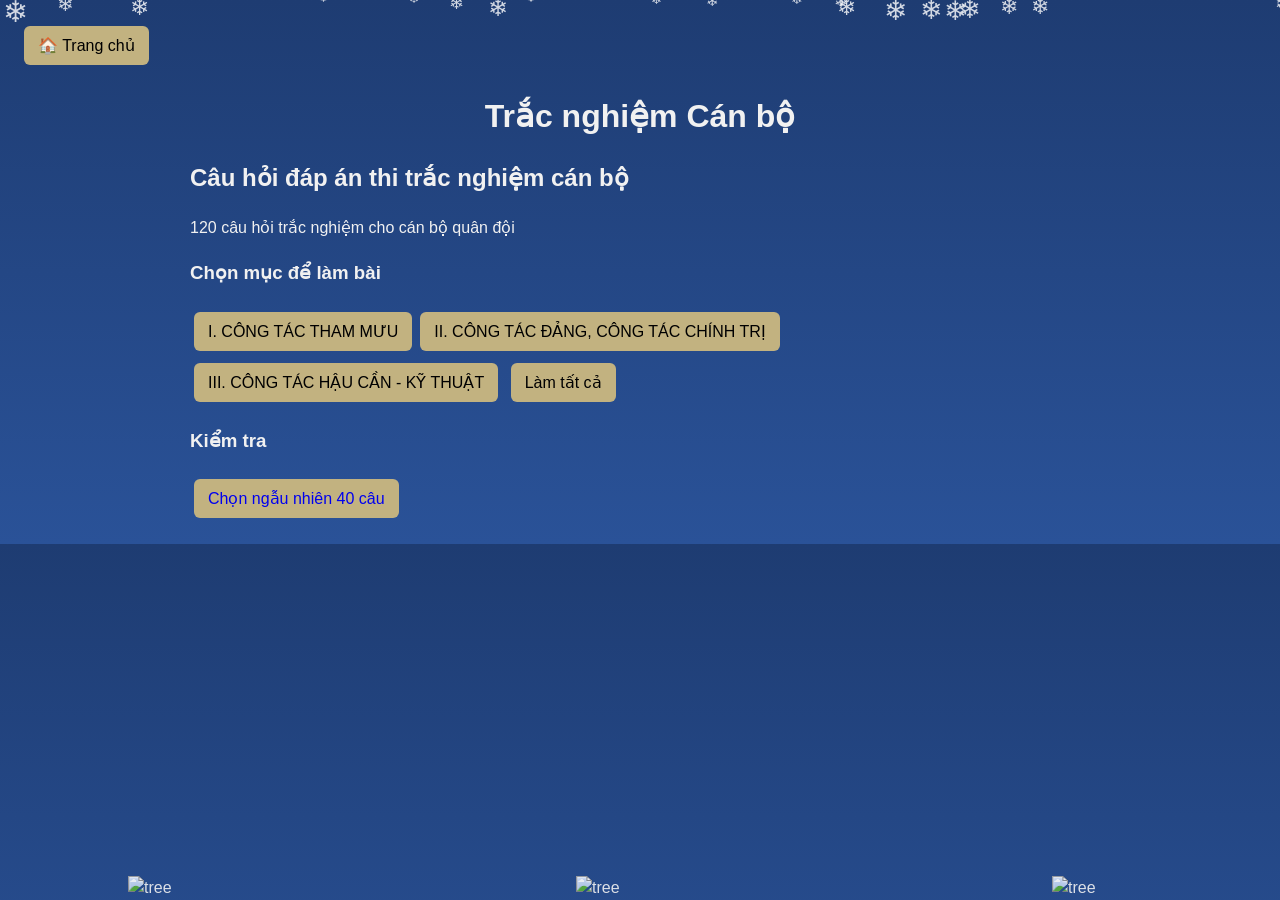
==== index.html @ b18dd4f9 "update snow background" ====
<!DOCTYPE html>
<html lang="vi">

<head>
  <meta charset="UTF-8">
  <title>Trắc nghiệm Cán bộ</title>
  <link rel="stylesheet" href="./css/index.css">
</head>

<body>
  <div id="header">
    <button class="btn btn-yellow" onclick="showMenu()">🏠 Trang chủ</button>
  </div>

  <h1 class="title">Trắc nghiệm Cán bộ</h1>
  <div id="menu"></div>
  <div id="quiz" class="hidden"></div>

  <img src="https://cdn-icons-png.flaticon.com/512/763/763704.png" class="tree left" alt="tree">
<img src="https://cdn-icons-png.flaticon.com/512/763/763704.png" class="tree mid" alt="tree">
<img src="https://cdn-icons-png.flaticon.com/512/763/763704.png" class="tree right" alt="tree">

  <script src="./scripts/index.js"></script>
</body>

</html>
---- css/index.css ----
body {
    font-family: Arial, sans-serif;
    margin: 20px;
    line-height: 1.5;
    background: linear-gradient(#1e3c72, #2a5298); 
    overflow: hidden;
    color: #f1f1f1;
}

.title {
    text-align: center;
    margin-bottom: 20px;
}

.hidden {
    display: none;
}

.btn {
    padding: 10px 14px;
    margin: 6px 4px;
    border: none;
    cursor: pointer;
    border-radius: 6px;
    font-size: 16px;
    transition: background 0.2s ease;
}

.btn:hover {
    opacity: 0.9;
}

.btn-blue {
    background: #3b82f6;
}

.btn-green {
    background: #16a34a;
}

.btn-red {
    background: #dc2626;
}

.btn-yellow {
    background: #c2b280;
    border-color: #4a7c59;
}

.option {
    margin: 8px 0;
    padding: 10px;
    border-radius: 6px;
    cursor: pointer;
    border: 1px solid #ccc;
    transition: background 0.2s ease;
    font-size: 16px;
}

.option:hover {
    background: #f3f4f6;
}

.correct {
    background: #bbf7d0 !important;
}

.wrong {
    background: #fecaca !important;
}

a {
    text-decoration: none;
}

#header {
    display: flex;
    justify-content: space-between;
    align-items: center;
    flex-wrap: wrap;
}

#menu,
#quiz {
    max-width: 900px;
    margin: auto;
}

@media (max-width: 768px) {
    body {
        margin: 10px;
        font-size: 15px;
    }

    .btn {
        font-size: 14px;
        padding: 8px 12px;
    }

    .option {
        font-size: 14px;
        padding: 8px;
    }
}

@media (max-width: 480px) {
    h1 {
        font-size: 20px;
    }

    h2,
    h3 {
        font-size: 18px;
    }

    .btn {
        display: block;
        width: 100%;
        margin: 6px 0;
        font-size: 14px;
    }

    .option {
        font-size: 14px;
        padding: 8px;
    }
}

.snowflake {
  position: absolute;
  top: -10px;
  color: white;
  font-size: 1em;
  animation: fall 10s linear infinite;
  opacity: 0.8;
}

@keyframes fall {
  0% { transform: translateY(0) rotate(0deg); opacity: 1; }
  100% { transform: translateY(100vh) rotate(360deg); opacity: 0.3; }
}

.btn:hover {
    background-color: #f4f1bb
}

.tree {
  position: absolute;
  bottom: 0;
  width: 100px;
  height: auto;
  user-select: none;
  pointer-events: none;
  opacity: 0.9;
}

.tree.left {
  left: 10%;
}

.tree.right {
  right: 10%;
}

.tree.mid {
  left: 45%;
  width: 140px;
}
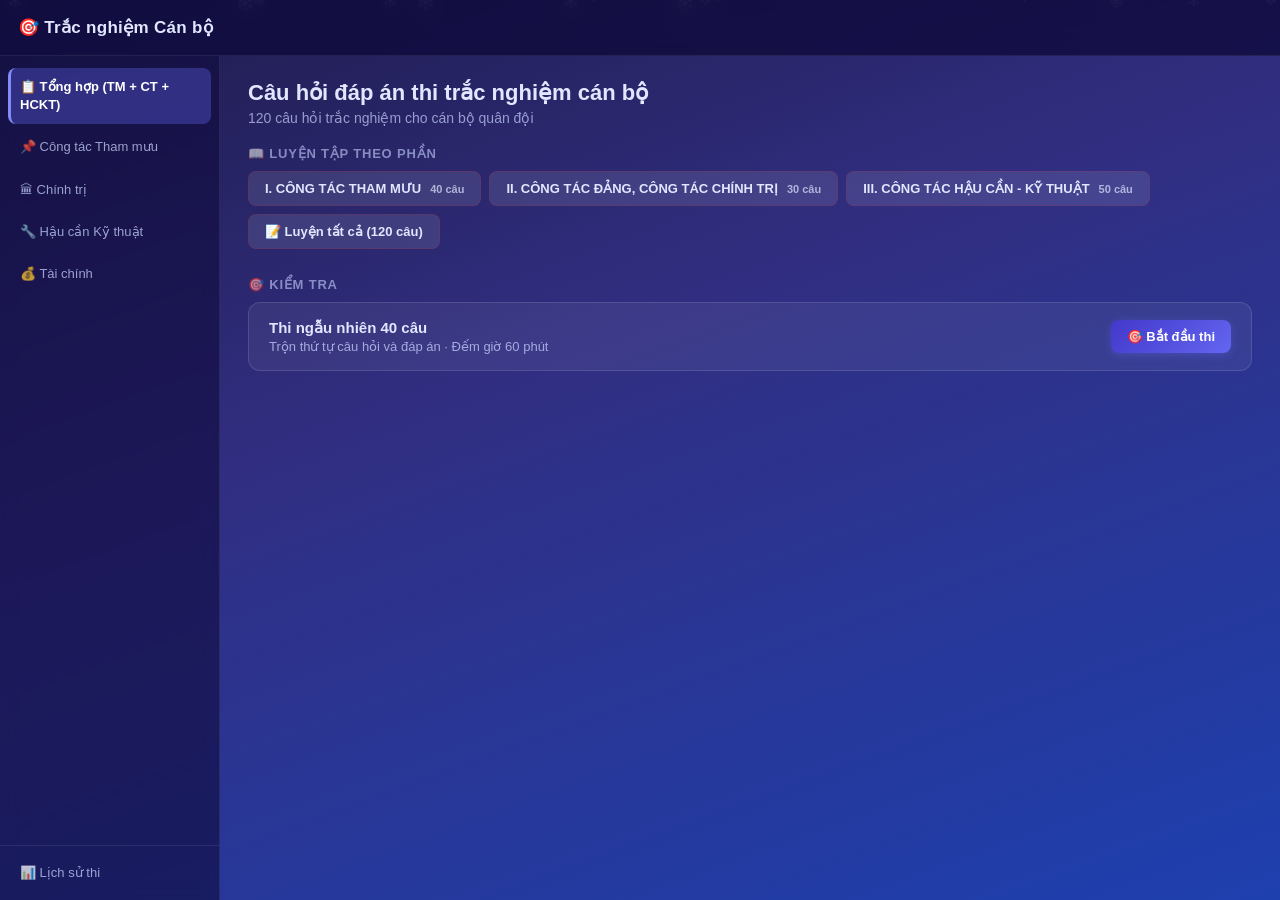
==== commit 76fe8d9f: "feat: new version" ====
--- a/index.html
+++ b/index.html
@@ -2,25 +2,64 @@
 <html lang="vi">
 
 <head>
-  <meta charset="UTF-8">
-  <title>Trắc nghiệm Cán bộ</title>
-  <link rel="stylesheet" href="./css/index.css">
+    <meta charset="UTF-8">
+    <meta name="viewport" content="width=device-width, initial-scale=1.0">
+    <title>Trắc nghiệm Cán bộ</title>
+    <link rel="stylesheet" href="./css/index.css">
 </head>
 
 <body>
-  <div id="header">
-    <button class="btn btn-yellow" onclick="showMenu()">🏠 Trang chủ</button>
-  </div>
 
-  <h1 class="title">Trắc nghiệm Cán bộ</h1>
-  <div id="menu"></div>
-  <div id="quiz" class="hidden"></div>
+    <!-- ─── Fixed Header ────────────────────── -->
+    <header id="top-bar">
+        <button id="nav-toggle" class="btn-icon-header" aria-label="Menu">☰</button>
+        <span id="app-title">🎯 Trắc nghiệm Cán bộ</span>
+        <span></span><!-- spacer -->
+    </header>
 
-  <img src="https://cdn-icons-png.flaticon.com/512/763/763704.png" class="tree left" alt="tree">
-<img src="https://cdn-icons-png.flaticon.com/512/763/763704.png" class="tree mid" alt="tree">
-<img src="https://cdn-icons-png.flaticon.com/512/763/763704.png" class="tree right" alt="tree">
+    <!-- ─── App Layout ──────────────────────── -->
+    <div id="app-layout">
 
-  <script src="./scripts/index.js"></script>
+        <!-- Left sidebar nav -->
+        <nav id="dataset-nav">
+            <div id="nav-list"><!-- tabs filled by JS --></div>
+            <div id="nav-bottom">
+                <button class="nav-tab" id="tab-history" onclick="switchTab('history')">
+                    📊 Lịch sử thi
+                </button>
+            </div>
+        </nav>
+
+        <!-- Overlay for mobile -->
+        <div id="nav-overlay"></div>
+
+        <!-- Main content -->
+        <main id="content-area">
+            <!-- Dataset panel (menu) -->
+            <div id="dataset-panel"></div>
+
+            <!-- Practice mode (quiz) -->
+            <div id="quiz-panel" class="hidden">
+                <div id="quiz-header">
+                    <button class="btn btn-ghost-light" onclick="exitPractice()">← Trở về</button>
+                    <span id="quiz-section-title"></span>
+                </div>
+                <div id="quiz-body"></div>
+            </div>
+
+            <!-- History panel -->
+            <div id="history-panel" class="hidden">
+                <h2>📊 Lịch sử thi</h2>
+                <div id="history-list"></div>
+                <button class="btn btn-danger-soft" onclick="clearHistory()" style="margin-top:14px">🗑 Xóa lịch sử</button>
+            </div>
+        </main>
+    </div>
+
+    <!-- Snowflakes -->
+    <div id="snowflakes"></div>
+
+    <script src="./scripts/index.js"></script>
 </body>
 
 </html>
--- a/css/index.css
+++ b/css/index.css
@@ -1,168 +1,563 @@
+/* ═══════════════════════════════════════════
+   RESET & BASE
+═══════════════════════════════════════════ */
+*,
+*::before,
+*::after {
+    box-sizing: border-box;
+}
+
 body {
-    font-family: Arial, sans-serif;
-    margin: 20px;
-    line-height: 1.5;
-    background: linear-gradient(#1e3c72, #2a5298); 
+    font-family: 'Segoe UI', Arial, sans-serif;
+    margin: 0;
+    height: 100vh;
     overflow: hidden;
-    color: #f1f1f1;
-}
-
-.title {
-    text-align: center;
-    margin-bottom: 20px;
-}
-
-.hidden {
-    display: none;
-}
-
-.btn {
-    padding: 10px 14px;
-    margin: 6px 4px;
-    border: none;
-    cursor: pointer;
-    border-radius: 6px;
-    font-size: 16px;
-    transition: background 0.2s ease;
-}
-
-.btn:hover {
-    opacity: 0.9;
-}
-
-.btn-blue {
-    background: #3b82f6;
-}
-
-.btn-green {
-    background: #16a34a;
-}
-
-.btn-red {
-    background: #dc2626;
-}
-
-.btn-yellow {
-    background: #c2b280;
-    border-color: #4a7c59;
-}
-
-.option {
-    margin: 8px 0;
-    padding: 10px;
-    border-radius: 6px;
-    cursor: pointer;
-    border: 1px solid #ccc;
-    transition: background 0.2s ease;
-    font-size: 16px;
-}
-
-.option:hover {
-    background: #f3f4f6;
-}
-
-.correct {
-    background: #bbf7d0 !important;
-}
-
-.wrong {
-    background: #fecaca !important;
+    background: linear-gradient(160deg, #1e1b4b 0%, #312e81 40%, #1e40af 100%);
+    background-attachment: fixed;
+    color: #1e293b;
 }
 
 a {
     text-decoration: none;
-}
-
-#header {
-    display: flex;
+    color: inherit;
+}
+
+/* ═══════════════════════════════════════════
+   FIXED HEADER  (56px)
+═══════════════════════════════════════════ */
+#top-bar {
+    position: fixed;
+    inset: 0 0 auto 0;
+    height: 56px;
+    display: flex;
+    align-items: center;
     justify-content: space-between;
-    align-items: center;
+    padding: 0 18px;
+    background: rgba(15, 10, 60, 0.8);
+    backdrop-filter: blur(10px);
+    -webkit-backdrop-filter: blur(10px);
+    border-bottom: 1px solid rgba(255, 255, 255, 0.08);
+    z-index: 1100;
+}
+
+#app-title {
+    font-size: 17px;
+    font-weight: 700;
+    color: #e0e7ff;
+    letter-spacing: 0.3px;
+}
+
+.btn-icon-header {
+    background: rgba(255, 255, 255, 0.1);
+    border: 1px solid rgba(255, 255, 255, 0.15);
+    color: #e0e7ff;
+    width: 36px;
+    height: 36px;
+    border-radius: 8px;
+    cursor: pointer;
+    font-size: 16px;
+    display: none;
+    /* shown only on mobile */
+    align-items: center;
+    justify-content: center;
+}
+
+/* ═══════════════════════════════════════════
+   APP LAYOUT  — full height below header
+═══════════════════════════════════════════ */
+#app-layout {
+    display: flex;
+    height: 100vh;
+    padding-top: 56px;
+}
+
+/* ═══════════════════════════════════════════
+   LEFT SIDEBAR NAV  (220px)
+═══════════════════════════════════════════ */
+#dataset-nav {
+    width: 220px;
+    flex-shrink: 0;
+    display: flex;
+    flex-direction: column;
+    background: rgba(15, 10, 60, 0.6);
+    backdrop-filter: blur(8px);
+    border-right: 1px solid rgba(255, 255, 255, 0.08);
+    height: 100%;
+    overflow: hidden;
+    z-index: 900;
+    transition: transform 0.3s ease;
+}
+
+#nav-list {
+    flex: 1;
+    overflow-y: auto;
+    padding: 12px 8px;
+    display: flex;
+    flex-direction: column;
+    gap: 4px;
+}
+
+#nav-bottom {
+    padding: 8px;
+    border-top: 1px solid rgba(255, 255, 255, 0.08);
+}
+
+/* ─── Nav tab button ─────────────────────── */
+.nav-tab {
+    width: 100%;
+    text-align: left;
+    padding: 10px 12px;
+    background: transparent;
+    border: none;
+    border-radius: 8px;
+    color: rgba(199, 210, 254, 0.75);
+    font-size: 13px;
+    font-weight: 500;
+    cursor: pointer;
+    transition: all 0.18s;
+    line-height: 1.4;
+    white-space: normal;
+    word-break: break-word;
+}
+
+.nav-tab:hover {
+    background: rgba(255, 255, 255, 0.08);
+    color: #e0e7ff;
+}
+
+.nav-tab.active {
+    background: rgba(99, 102, 241, 0.35);
+    color: #ffffff;
+    font-weight: 600;
+    border-left: 3px solid #818cf8;
+    padding-left: 9px;
+}
+
+/* ═══════════════════════════════════════════
+   MAIN CONTENT AREA
+═══════════════════════════════════════════ */
+#content-area {
+    flex: 1;
+    overflow-y: auto;
+    padding: 24px 28px;
+    color: #f1f5f9;
+}
+
+/* ─── Dataset panel ──────────────────────── */
+#dataset-panel h1 {
+    font-size: 22px;
+    font-weight: 700;
+    color: #e0e7ff;
+    margin: 0 0 4px;
+}
+
+#dataset-panel .ds-desc {
+    color: rgba(199, 210, 254, 0.7);
+    font-size: 14px;
+    margin: 0 0 20px;
+}
+
+/* Section group */
+.section-group {
+    margin-bottom: 28px;
+}
+
+.section-group h3 {
+    font-size: 13px;
+    font-weight: 600;
+    color: rgba(199, 210, 254, 0.6);
+    text-transform: uppercase;
+    letter-spacing: 0.8px;
+    margin: 0 0 10px;
+}
+
+.section-buttons {
+    display: flex;
     flex-wrap: wrap;
-}
-
-#menu,
-#quiz {
-    max-width: 900px;
-    margin: auto;
+    gap: 8px;
+}
+
+/* ─── Exam card ──────────────────────────── */
+.exam-card {
+    background: rgba(255, 255, 255, 0.06);
+    border: 1px solid rgba(255, 255, 255, 0.12);
+    border-radius: 12px;
+    padding: 16px 20px;
+    margin-bottom: 16px;
+    display: flex;
+    align-items: center;
+    justify-content: space-between;
+    gap: 12px;
+    flex-wrap: wrap;
+}
+
+.exam-card-info p {
+    margin: 0;
+    color: rgba(199, 210, 254, 0.75);
+    font-size: 13px;
+}
+
+.exam-card-info strong {
+    color: #e0e7ff;
+    font-size: 15px;
+    display: block;
+    margin-bottom: 2px;
+}
+
+/* ═══════════════════════════════════════════
+   BUTTONS
+═══════════════════════════════════════════ */
+.btn {
+    padding: 9px 16px;
+    border: none;
+    border-radius: 8px;
+    font-size: 13px;
+    font-weight: 600;
+    cursor: pointer;
+    transition: opacity 0.15s, transform 0.1s;
+    white-space: nowrap;
+    display: inline-flex;
+    align-items: center;
+    gap: 5px;
+}
+
+.btn:active {
+    transform: scale(0.97);
+}
+
+/* Section / practice button */
+.btn-section {
+    background: rgba(255, 255, 255, 0.1);
+    color: #e0e7ff;
+    border: 1px solid rgba(200, 43, 43, 0.18);
+}
+
+.btn-section:hover {
+    background: rgba(255, 255, 255, 0.2);
+    border-color: rgba(255, 255, 255, 0.3);
+    color: #fff;
+}
+
+.btn-back {
+    background-color: #171717;
+}
+
+.btn-back:hover {
+    background-color: #292929;
+}
+
+/* Primary (exam) */
+.btn-primary {
+    background: linear-gradient(135deg, #4338ca, #6366f1);
+    color: #fff;
+    box-shadow: 0 2px 8px rgba(99, 102, 241, 0.35);
+}
+
+.btn-primary:hover {
+    opacity: 0.88;
+}
+
+/* Ghost light (for quiz panel back button) */
+.btn-ghost-light {
+    background: rgba(255, 255, 255, 0.1);
+    color: #e0e7ff;
+    border: 1px solid rgba(255, 255, 255, 0.2);
+}
+
+.btn-ghost-light:hover {
+    background: rgba(255, 255, 255, 0.2);
+}
+
+/* Danger soft */
+.btn-danger-soft {
+    background: rgba(220, 38, 38, 0.15);
+    color: #fca5a5;
+    border: 1px solid rgba(220, 38, 38, 0.3);
+    border-radius: 8px;
+    padding: 8px 14px;
+    font-size: 13px;
+    font-weight: 600;
+    cursor: pointer;
+    transition: background 0.15s;
+}
+
+.btn-danger-soft:hover {
+    background: rgba(220, 38, 38, 0.25);
+}
+
+/* ═══════════════════════════════════════════
+   QUIZ PANEL (practice mode)
+═══════════════════════════════════════════ */
+#quiz-panel {
+    display: flex;
+    flex-direction: column;
+    height: 100%;
+}
+
+#quiz-panel.hidden {
+    display: none;
+}
+
+#quiz-header {
+    display: flex;
+    align-items: center;
+    gap: 14px;
+    margin-bottom: 18px;
+    flex-shrink: 0;
+}
+
+#quiz-section-title {
+    font-size: 16px;
+    font-weight: 600;
+    color: #e0e7ff;
+    opacity: 0.9;
+}
+
+#quiz-body {
+    flex: 1;
+    overflow-y: auto;
+}
+
+/* ─── Practice question card ─────────────── */
+.practice-card {
+    background: #fff;
+    border-radius: 12px;
+    padding: 20px 22px;
+    margin-bottom: 0;
+    box-shadow: 0 2px 10px rgba(0, 0, 0, 0.18);
+}
+
+.practice-card p {
+    font-size: 15px;
+    line-height: 1.65;
+    color: #1e293b;
+    margin: 0 0 18px;
+}
+
+.practice-card p b {
+    color: #4338ca;
+}
+
+/* ─── Practice options ───────────────────── */
+.option {
+    display: flex;
+    align-items: flex-start;
+    gap: 10px;
+    padding: 11px 14px;
+    border: 1.5px solid #e2e8f0;
+    border-radius: 8px;
+    margin: 7px 0;
+    cursor: pointer;
+    font-size: 14px;
+    line-height: 1.5;
+    color: #334155;
+    background: #f8fafc;
+    transition: all 0.18s;
+    user-select: none;
+}
+
+.option:hover {
+    background: #eff6ff;
+    border-color: #93c5fd;
+    color: #1e293b;
+}
+
+.option.correct {
+    background: #dcfce7 !important;
+    border-color: #16a34a !important;
+    color: #14532d !important;
+}
+
+.option.wrong {
+    background: #fee2e2 !important;
+    border-color: #dc2626 !important;
+    color: #7f1d1d !important;
+}
+
+.opt-label {
+    flex-shrink: 0;
+    width: 24px;
+    height: 24px;
+    border-radius: 6px;
+    background: #e2e8f0;
+    color: #475569;
+    font-size: 11px;
+    font-weight: 700;
+    display: flex;
+    align-items: center;
+    justify-content: center;
+    transition: background 0.18s;
+}
+
+.option.correct .opt-label {
+    background: #16a34a;
+    color: #fff;
+}
+
+.option.wrong .opt-label {
+    background: #dc2626;
+    color: #fff;
+}
+
+.opt-text {
+    flex: 1;
+}
+
+/* ─── Practice nav ───────────────────────── */
+#practice-nav {
+    display: flex;
+    gap: 8px;
+    margin-top: 16px;
+    flex-wrap: wrap;
+}
+
+/* ═══════════════════════════════════════════
+   HISTORY PANEL
+═══════════════════════════════════════════ */
+#history-panel {
+    display: block;
+}
+
+#history-panel.hidden {
+    display: none;
+}
+
+#history-panel h2 {
+    color: #e0e7ff;
+    margin: 0 0 16px;
+    font-size: 20px;
+}
+
+#history-list {
+    display: flex;
+    flex-direction: column;
+    gap: 8px;
+}
+
+.history-item {
+    background: rgba(255, 255, 255, 0.07);
+    border: 1px solid rgba(255, 255, 255, 0.1);
+    border-radius: 10px;
+    padding: 12px 16px;
+    display: grid;
+    grid-template-columns: 1fr auto auto;
+    gap: 8px 16px;
+    align-items: center;
+}
+
+.history-title {
+    font-size: 13px;
+    color: #c7d2fe;
+}
+
+.history-score {
+    font-weight: 700;
+    color: #fff;
+    font-size: 14px;
+}
+
+.history-badge {
+    font-size: 12px;
+    padding: 3px 8px;
+    border-radius: 20px;
+    font-weight: 600;
+}
+
+.badge-good {
+    background: rgba(34, 197, 94, 0.2);
+    color: #4ade80;
+}
+
+.badge-ok {
+    background: rgba(250, 204, 21, 0.2);
+    color: #fbbf24;
+}
+
+.badge-fail {
+    background: rgba(239, 68, 68, 0.2);
+    color: #f87171;
+}
+
+.history-date {
+    font-size: 11px;
+    color: rgba(199, 210, 254, 0.5);
+    grid-column: 1 / -1;
+}
+
+/* ═══════════════════════════════════════════
+   HIDDEN util
+═══════════════════════════════════════════ */
+.hidden {
+    display: none !important;
+}
+
+/* ═══════════════════════════════════════════
+   SNOWFLAKES
+═══════════════════════════════════════════ */
+.snowflake {
+    position: fixed;
+    top: -10px;
+    color: rgba(255, 255, 255, 0.4);
+    font-size: 1em;
+    animation: fall linear infinite;
+    pointer-events: none;
+    z-index: 0;
+}
+
+@keyframes fall {
+    0% {
+        transform: translateY(0) rotate(0deg);
+        opacity: 0.8;
+    }
+
+    100% {
+        transform: translateY(100vh) rotate(360deg);
+        opacity: 0.1;
+    }
+}
+
+/* ═══════════════════════════════════════════
+   MOBILE  ≤ 768px
+═══════════════════════════════════════════ */
+#nav-overlay {
+    display: none;
+    position: fixed;
+    inset: 0;
+    background: rgba(0, 0, 0, 0.5);
+    z-index: 850;
 }
 
 @media (max-width: 768px) {
-    body {
-        margin: 10px;
-        font-size: 15px;
-    }
-
-    .btn {
-        font-size: 14px;
-        padding: 8px 12px;
-    }
-
-    .option {
-        font-size: 14px;
-        padding: 8px;
-    }
-}
-
-@media (max-width: 480px) {
-    h1 {
-        font-size: 20px;
-    }
-
-    h2,
-    h3 {
-        font-size: 18px;
-    }
-
-    .btn {
+    .btn-icon-header {
+        display: flex;
+    }
+
+    #dataset-nav {
+        position: fixed;
+        top: 56px;
+        left: 0;
+        bottom: 0;
+        transform: translateX(-110%);
+        z-index: 900;
+    }
+
+    #dataset-nav.open {
+        transform: translateX(0);
+    }
+
+    #nav-overlay.show {
         display: block;
-        width: 100%;
-        margin: 6px 0;
-        font-size: 14px;
-    }
-
-    .option {
-        font-size: 14px;
-        padding: 8px;
-    }
-}
-
-.snowflake {
-  position: absolute;
-  top: -10px;
-  color: white;
-  font-size: 1em;
-  animation: fall 10s linear infinite;
-  opacity: 0.8;
-}
-
-@keyframes fall {
-  0% { transform: translateY(0) rotate(0deg); opacity: 1; }
-  100% { transform: translateY(100vh) rotate(360deg); opacity: 0.3; }
-}
-
-.btn:hover {
-    background-color: #f4f1bb
-}
-
-.tree {
-  position: absolute;
-  bottom: 0;
-  width: 100px;
-  height: auto;
-  user-select: none;
-  pointer-events: none;
-  opacity: 0.9;
-}
-
-.tree.left {
-  left: 10%;
-}
-
-.tree.right {
-  right: 10%;
-}
-
-.tree.mid {
-  left: 45%;
-  width: 140px;
+    }
+
+    #content-area {
+        padding: 16px 14px 24px;
+    }
+
+    .history-item {
+        grid-template-columns: 1fr auto;
+    }
+
+    .history-badge {
+        display: none;
+    }
 }
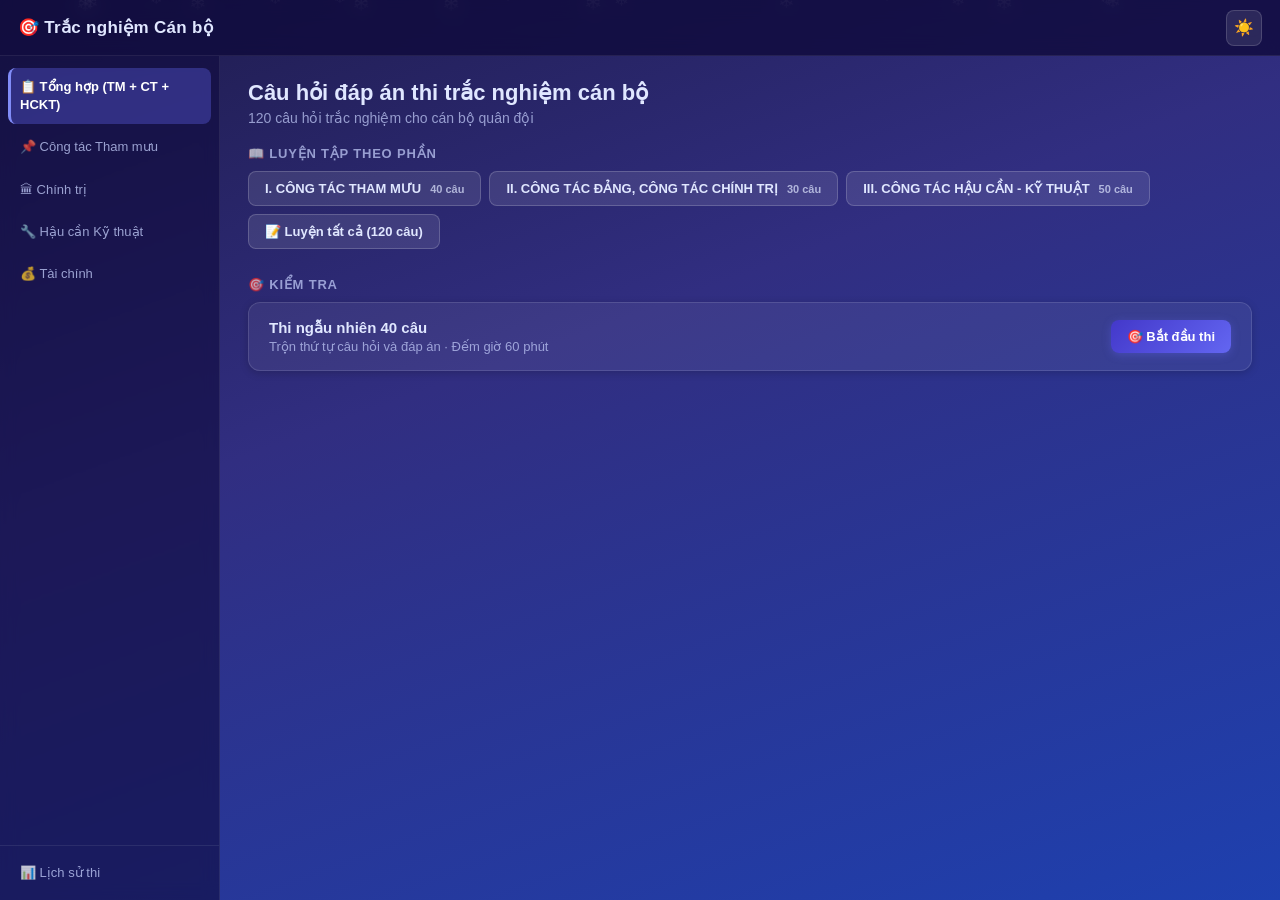
==== commit 5b6ed4a3: "feat:dark and light mode" ====
--- a/index.html
+++ b/index.html
@@ -5,7 +5,9 @@
     <meta charset="UTF-8">
     <meta name="viewport" content="width=device-width, initial-scale=1.0">
     <title>Trắc nghiệm Cán bộ</title>
+    <link rel="stylesheet" href="./css/theme.css">
     <link rel="stylesheet" href="./css/index.css">
+    <script src="./scripts/theme.js"></script>
 </head>
 
 <body>
@@ -14,7 +16,7 @@
     <header id="top-bar">
         <button id="nav-toggle" class="btn-icon-header" aria-label="Menu">☰</button>
         <span id="app-title">🎯 Trắc nghiệm Cán bộ</span>
-        <span></span><!-- spacer -->
+        <button class="theme-toggle btn-icon-header" onclick="toggleTheme()" style="display:flex;">☀️</button>
     </header>
 
     <!-- ─── App Layout ──────────────────────── -->
--- a/css/theme.css
+++ b/css/theme.css
@@ -0,0 +1,248 @@
+/* css/theme.css */
+:root, [data-theme="light"] {
+    /* Base */
+    --bg-main: linear-gradient(160deg, #f8fafc 0%, #e2e8f0 100%);
+    --text-main: #1e293b;
+    --text-muted: #64748b;
+    --text-inverse: #ffffff;
+    
+    /* Header */
+    --header-bg: rgba(255, 255, 255, 0.85);
+    --header-border: rgba(0, 0, 0, 0.08);
+    --header-text: #1e293b;
+    --header-icon-bg: rgba(0, 0, 0, 0.05);
+    --header-icon-border: rgba(0, 0, 0, 0.1);
+    
+    /* Navigation Sidebar */
+    --nav-bg: rgba(255, 255, 255, 0.7);
+    --nav-border: rgba(0, 0, 0, 0.08);
+    --nav-tab-text: #475569;
+    --nav-tab-hover-bg: rgba(0, 0, 0, 0.05);
+    --nav-tab-hover-text: #1e293b;
+    --nav-tab-active-bg: rgba(99, 102, 241, 0.1);
+    --nav-tab-active-text: #4338ca;
+    --nav-tab-active-border: #6366f1;
+
+    /* Panels & Content */
+    --panel-title: #1e293b;
+    --panel-desc: #64748b;
+    --card-bg: #ffffff;
+    --card-border: #e2e8f0;
+    --card-shadow: rgba(0, 0, 0, 0.08);
+    
+    /* Buttons */
+    --btn-primary-bg: linear-gradient(135deg, #4338ca, #6366f1);
+    --btn-primary-shadow: 0 2px 8px rgba(99, 102, 241, 0.35);
+    --btn-section-bg: rgba(0, 0, 0, 0.04);
+    --btn-section-text: #4338ca;
+    --btn-section-border: rgba(0, 0, 0, 0.08);
+    --btn-section-hover: rgba(0, 0, 0, 0.08);
+    --btn-ghost-bg: rgba(0, 0, 0, 0.04);
+    --btn-ghost-text: #334155;
+    --btn-ghost-border: rgba(0, 0, 0, 0.1);
+    --btn-ghost-hover: rgba(0, 0, 0, 0.08);
+    
+    /* History List */
+    --history-item-bg: #ffffff;
+    --history-item-border: #e2e8f0;
+    --history-title: #334155;
+    --history-date: #94a3b8;
+
+    /* Practice & Exam Cards */
+    --practice-card-bg: #ffffff;
+    --practice-card-shadow: 0 2px 10px rgba(0, 0, 0, 0.1);
+    --question-text: #1e293b;
+    
+    /* Options */
+    --opt-bg: #f8fafc;
+    --opt-border: #e2e8f0;
+    --opt-text: #334155;
+    --opt-hover-bg: #eff6ff;
+    --opt-hover-border: #93c5fd;
+    --opt-hover-text: #1e293b;
+    --opt-label-bg: #e2e8f0;
+    --opt-label-text: #475569;
+
+    --opt-sel-bg: #dbeafe;
+    --opt-sel-border: #3b82f6;
+    --opt-sel-text: #1e40af;
+    --opt-sel-label-bg: #3b82f6;
+
+    --opt-correct-bg: #dcfce7;
+    --opt-correct-border: #16a34a;
+    --opt-correct-text: #14532d;
+    --opt-correct-label: #16a34a;
+
+    --opt-wrong-bg: #fee2e2;
+    --opt-wrong-border: #dc2626;
+    --opt-wrong-text: #7f1d1d;
+    --opt-wrong-label: #dc2626;
+
+    /* Exam Sidebar */
+    --sidebar-bg: #ffffff;
+    --sidebar-border: #e2e8f0;
+    --sidebar-icon: #94a3b8;
+    --sidebar-header: #f1f5f9;
+    --sidebar-btn-bg: #f8fafc;
+    --sidebar-btn-text: #94a3b8;
+    --sidebar-btn-border: #e2e8f0;
+
+    --sidebar-btn-hover-bg: #eff6ff;
+    --sidebar-btn-hover-border: #93c5fd;
+    --sidebar-btn-hover-text: #3b82f6;
+
+    --sidebar-ans-bg: #dbeafe;
+    --sidebar-ans-border: #3b82f6;
+    --sidebar-ans-text: #1d4ed8;
+
+    --sidebar-correct-bg: #dcfce7;
+    --sidebar-correct-border: #16a34a;
+    --sidebar-correct-text: #166534;
+
+    --sidebar-wrong-bg: #fee2e2;
+    --sidebar-wrong-border: #dc2626;
+    --sidebar-wrong-text: #991b1b;
+
+    /* Progress & Timer */
+    --timer-bg: rgba(0, 0, 0, 0.05);
+    --timer-border: rgba(0, 0, 0, 0.1);
+    --timer-text: #1e293b;
+
+    --progress-wrap-bg: rgba(255, 255, 255, 0.9);
+    --progress-track-bg: #e2e8f0;
+    --progress-text: #475569;
+
+    /* Modals & Wrong Items */
+    --modal-overlay: rgba(255, 255, 255, 0.8);
+    --modal-card-bg: #ffffff;
+    --modal-shadow: 0 20px 60px rgba(0, 0, 0, 0.15);
+    
+    --wrong-item-bg: #f8fafc;
+    --wrong-item-border: #e2e8f0;
+    --wrong-item-text: #334155;
+    --wrong-item-title: #1e293b;
+}
+
+[data-theme="dark"] {
+    /* Base */
+    --bg-main: linear-gradient(160deg, #1e1b4b 0%, #312e81 40%, #1e40af 100%);
+    --text-main: #f1f5f9;
+    --text-muted: rgba(199, 210, 254, 0.7);
+    --text-inverse: #ffffff;
+
+    /* Header */
+    --header-bg: rgba(15, 10, 60, 0.8);
+    --header-border: rgba(255, 255, 255, 0.08);
+    --header-text: #e0e7ff;
+    --header-icon-bg: rgba(255, 255, 255, 0.1);
+    --header-icon-border: rgba(255, 255, 255, 0.15);
+
+    /* Navigation Sidebar */
+    --nav-bg: rgba(15, 10, 60, 0.6);
+    --nav-border: rgba(255, 255, 255, 0.08);
+    --nav-tab-text: rgba(199, 210, 254, 0.75);
+    --nav-tab-hover-bg: rgba(255, 255, 255, 0.08);
+    --nav-tab-hover-text: #e0e7ff;
+    --nav-tab-active-bg: rgba(99, 102, 241, 0.35);
+    --nav-tab-active-text: #ffffff;
+    --nav-tab-active-border: #818cf8;
+
+    /* Panels & Content */
+    --panel-title: #e0e7ff;
+    --panel-desc: rgba(199, 210, 254, 0.7);
+    --card-bg: rgba(255, 255, 255, 0.06);
+    --card-border: rgba(255, 255, 255, 0.12);
+    --card-shadow: rgba(0, 0, 0, 0.18);
+
+    /* Buttons */
+    --btn-primary-bg: linear-gradient(135deg, #4338ca, #6366f1);
+    --btn-primary-shadow: 0 2px 8px rgba(99, 102, 241, 0.35);
+    --btn-section-bg: rgba(255, 255, 255, 0.1);
+    --btn-section-text: #e0e7ff;
+    --btn-section-border: rgba(255, 255, 255, 0.18);
+    --btn-section-hover: rgba(255, 255, 255, 0.2);
+    --btn-ghost-bg: rgba(255, 255, 255, 0.1);
+    --btn-ghost-text: #e0e7ff;
+    --btn-ghost-border: rgba(255, 255, 255, 0.2);
+    --btn-ghost-hover: rgba(255, 255, 255, 0.2);
+
+    /* History List */
+    --history-item-bg: rgba(255, 255, 255, 0.07);
+    --history-item-border: rgba(255, 255, 255, 0.1);
+    --history-title: #c7d2fe;
+    --history-date: rgba(199, 210, 254, 0.5);
+
+    /* Practice & Exam Cards */
+    --practice-card-bg: rgba(30, 41, 59, 0.95);
+    --practice-card-shadow: 0 4px 16px rgba(0, 0, 0, 0.3);
+    --question-text: #f1f5f9;
+
+    /* Options */
+    --opt-bg: rgba(255, 255, 255, 0.05);
+    --opt-border: rgba(255, 255, 255, 0.1);
+    --opt-text: #e0e7ff;
+    --opt-hover-bg: rgba(255, 255, 255, 0.08);
+    --opt-hover-border: #93c5fd;
+    --opt-hover-text: #ffffff;
+    --opt-label-bg: rgba(255, 255, 255, 0.1);
+    --opt-label-text: #cbd5e1;
+
+    --opt-sel-bg: rgba(59, 130, 246, 0.2);
+    --opt-sel-border: #3b82f6;
+    --opt-sel-text: #93c5fd;
+    --opt-sel-label-bg: #3b82f6;
+
+    --opt-correct-bg: rgba(34, 197, 94, 0.2);
+    --opt-correct-border: #22c55e;
+    --opt-correct-text: #86efac;
+    --opt-correct-label: #22c55e;
+
+    --opt-wrong-bg: rgba(239, 68, 68, 0.2);
+    --opt-wrong-border: #ef4444;
+    --opt-wrong-text: #fca5a5;
+    --opt-wrong-label: #ef4444;
+
+    /* Exam Sidebar */
+    --sidebar-bg: #1e1b4b;
+    --sidebar-border: rgba(255, 255, 255, 0.1);
+    --sidebar-header: rgba(255, 255, 255, 0.05);
+    --sidebar-icon: #cbd5e1;
+    --sidebar-btn-bg: rgba(255, 255, 255, 0.05);
+    --sidebar-btn-text: #c7d2fe;
+    --sidebar-btn-border: rgba(255, 255, 255, 0.1);
+
+    --sidebar-btn-hover-bg: rgba(255, 255, 255, 0.1);
+    --sidebar-btn-hover-border: #818cf8;
+    --sidebar-btn-hover-text: #ffffff;
+
+    --sidebar-ans-bg: rgba(59, 130, 246, 0.25);
+    --sidebar-ans-border: #3b82f6;
+    --sidebar-ans-text: #bfdbfe;
+
+    --sidebar-correct-bg: rgba(34, 197, 94, 0.25);
+    --sidebar-correct-border: #22c55e;
+    --sidebar-correct-text: #86efac;
+
+    --sidebar-wrong-bg: rgba(239, 68, 68, 0.25);
+    --sidebar-wrong-border: #ef4444;
+    --sidebar-wrong-text: #fca5a5;
+
+    /* Progress & Timer */
+    --timer-bg: rgba(255, 255, 255, 0.12);
+    --timer-border: rgba(255, 255, 255, 0.2);
+    --timer-text: #ffffff;
+
+    --progress-wrap-bg: rgba(0, 0, 0, 0.4);
+    --progress-track-bg: rgba(255, 255, 255, 0.15);
+    --progress-text: rgba(255, 255, 255, 0.8);
+
+    /* Modals & Wrong Items */
+    --modal-overlay: rgba(15, 10, 60, 0.8);
+    --modal-card-bg: #1e1b4b;
+    --modal-shadow: 0 20px 60px rgba(0, 0, 0, 0.5);
+
+    --wrong-item-bg: rgba(255, 255, 255, 0.05);
+    --wrong-item-border: rgba(255, 255, 255, 0.1);
+    --wrong-item-text: #cbd5e1;
+    --wrong-item-title: #e0e7ff;
+}
--- a/css/index.css
+++ b/css/index.css
@@ -12,9 +12,9 @@
     margin: 0;
     height: 100vh;
     overflow: hidden;
-    background: linear-gradient(160deg, #1e1b4b 0%, #312e81 40%, #1e40af 100%);
+    background: var(--bg-main);
     background-attachment: fixed;
-    color: #1e293b;
+    color: var(--text-main);
 }
 
 a {
@@ -33,31 +33,30 @@
     align-items: center;
     justify-content: space-between;
     padding: 0 18px;
-    background: rgba(15, 10, 60, 0.8);
+    background: var(--header-bg);
     backdrop-filter: blur(10px);
     -webkit-backdrop-filter: blur(10px);
-    border-bottom: 1px solid rgba(255, 255, 255, 0.08);
+    border-bottom: 1px solid var(--header-border);
     z-index: 1100;
 }
 
 #app-title {
     font-size: 17px;
     font-weight: 700;
-    color: #e0e7ff;
+    color: var(--header-text);
     letter-spacing: 0.3px;
 }
 
 .btn-icon-header {
-    background: rgba(255, 255, 255, 0.1);
-    border: 1px solid rgba(255, 255, 255, 0.15);
-    color: #e0e7ff;
+    background: var(--header-icon-bg);
+    border: 1px solid var(--header-icon-border);
+    color: var(--header-text);
     width: 36px;
     height: 36px;
     border-radius: 8px;
     cursor: pointer;
     font-size: 16px;
     display: none;
-    /* shown only on mobile */
     align-items: center;
     justify-content: center;
 }
@@ -79,9 +78,9 @@
     flex-shrink: 0;
     display: flex;
     flex-direction: column;
-    background: rgba(15, 10, 60, 0.6);
+    background: var(--nav-bg);
     backdrop-filter: blur(8px);
-    border-right: 1px solid rgba(255, 255, 255, 0.08);
+    border-right: 1px solid var(--nav-border);
     height: 100%;
     overflow: hidden;
     z-index: 900;
@@ -99,7 +98,7 @@
 
 #nav-bottom {
     padding: 8px;
-    border-top: 1px solid rgba(255, 255, 255, 0.08);
+    border-top: 1px solid var(--nav-border);
 }
 
 /* ─── Nav tab button ─────────────────────── */
@@ -110,7 +109,7 @@
     background: transparent;
     border: none;
     border-radius: 8px;
-    color: rgba(199, 210, 254, 0.75);
+    color: var(--nav-tab-text);
     font-size: 13px;
     font-weight: 500;
     cursor: pointer;
@@ -121,15 +120,15 @@
 }
 
 .nav-tab:hover {
-    background: rgba(255, 255, 255, 0.08);
-    color: #e0e7ff;
+    background: var(--nav-tab-hover-bg);
+    color: var(--nav-tab-hover-text);
 }
 
 .nav-tab.active {
-    background: rgba(99, 102, 241, 0.35);
-    color: #ffffff;
+    background: var(--nav-tab-active-bg);
+    color: var(--nav-tab-active-text);
     font-weight: 600;
-    border-left: 3px solid #818cf8;
+    border-left: 3px solid var(--nav-tab-active-border);
     padding-left: 9px;
 }
 
@@ -140,19 +139,19 @@
     flex: 1;
     overflow-y: auto;
     padding: 24px 28px;
-    color: #f1f5f9;
+    color: var(--text-main);
 }
 
 /* ─── Dataset panel ──────────────────────── */
 #dataset-panel h1 {
     font-size: 22px;
     font-weight: 700;
-    color: #e0e7ff;
+    color: var(--panel-title);
     margin: 0 0 4px;
 }
 
 #dataset-panel .ds-desc {
-    color: rgba(199, 210, 254, 0.7);
+    color: var(--panel-desc);
     font-size: 14px;
     margin: 0 0 20px;
 }
@@ -165,7 +164,7 @@
 .section-group h3 {
     font-size: 13px;
     font-weight: 600;
-    color: rgba(199, 210, 254, 0.6);
+    color: var(--text-muted);
     text-transform: uppercase;
     letter-spacing: 0.8px;
     margin: 0 0 10px;
@@ -179,8 +178,8 @@
 
 /* ─── Exam card ──────────────────────────── */
 .exam-card {
-    background: rgba(255, 255, 255, 0.06);
-    border: 1px solid rgba(255, 255, 255, 0.12);
+    background: var(--card-bg);
+    border: 1px solid var(--card-border);
     border-radius: 12px;
     padding: 16px 20px;
     margin-bottom: 16px;
@@ -189,16 +188,17 @@
     justify-content: space-between;
     gap: 12px;
     flex-wrap: wrap;
+    box-shadow: 0 2px 8px var(--card-shadow);
 }
 
 .exam-card-info p {
     margin: 0;
-    color: rgba(199, 210, 254, 0.75);
+    color: var(--text-muted);
     font-size: 13px;
 }
 
 .exam-card-info strong {
-    color: #e0e7ff;
+    color: var(--panel-title);
     font-size: 15px;
     display: block;
     margin-bottom: 2px;
@@ -227,30 +227,31 @@
 
 /* Section / practice button */
 .btn-section {
-    background: rgba(255, 255, 255, 0.1);
-    color: #e0e7ff;
-    border: 1px solid rgba(200, 43, 43, 0.18);
+    background: var(--btn-section-bg);
+    color: var(--btn-section-text);
+    border: 1px solid var(--btn-section-border);
 }
 
 .btn-section:hover {
-    background: rgba(255, 255, 255, 0.2);
-    border-color: rgba(255, 255, 255, 0.3);
-    color: #fff;
+    background: var(--btn-section-hover);
+    color: var(--btn-section-text);
 }
 
 .btn-back {
-    background-color: #171717;
+    background: var(--btn-ghost-bg);
+    color: var(--btn-ghost-text);
+    border: 1px solid var(--btn-ghost-border);
 }
 
 .btn-back:hover {
-    background-color: #292929;
+    background: var(--btn-ghost-hover);
 }
 
 /* Primary (exam) */
 .btn-primary {
-    background: linear-gradient(135deg, #4338ca, #6366f1);
-    color: #fff;
-    box-shadow: 0 2px 8px rgba(99, 102, 241, 0.35);
+    background: var(--btn-primary-bg);
+    color: var(--text-inverse);
+    box-shadow: var(--btn-primary-shadow);
 }
 
 .btn-primary:hover {
@@ -259,19 +260,19 @@
 
 /* Ghost light (for quiz panel back button) */
 .btn-ghost-light {
-    background: rgba(255, 255, 255, 0.1);
-    color: #e0e7ff;
-    border: 1px solid rgba(255, 255, 255, 0.2);
+    background: var(--btn-ghost-bg);
+    color: var(--btn-ghost-text);
+    border: 1px solid var(--btn-ghost-border);
 }
 
 .btn-ghost-light:hover {
-    background: rgba(255, 255, 255, 0.2);
+    background: var(--btn-ghost-hover);
 }
 
 /* Danger soft */
 .btn-danger-soft {
     background: rgba(220, 38, 38, 0.15);
-    color: #fca5a5;
+    color: #ef4444;
     border: 1px solid rgba(220, 38, 38, 0.3);
     border-radius: 8px;
     padding: 8px 14px;
@@ -309,7 +310,7 @@
 #quiz-section-title {
     font-size: 16px;
     font-weight: 600;
-    color: #e0e7ff;
+    color: var(--panel-title);
     opacity: 0.9;
 }
 
@@ -320,22 +321,25 @@
 
 /* ─── Practice question card ─────────────── */
 .practice-card {
-    background: #fff;
+    background: var(--practice-card-bg);
     border-radius: 12px;
     padding: 20px 22px;
     margin-bottom: 0;
-    box-shadow: 0 2px 10px rgba(0, 0, 0, 0.18);
+    box-shadow: var(--practice-card-shadow);
 }
 
 .practice-card p {
     font-size: 15px;
     line-height: 1.65;
-    color: #1e293b;
+    color: var(--question-text);
     margin: 0 0 18px;
 }
 
 .practice-card p b {
     color: #4338ca;
+}
+[data-theme="dark"] .practice-card p b {
+    color: #818cf8;
 }
 
 /* ─── Practice options ───────────────────── */
@@ -344,34 +348,34 @@
     align-items: flex-start;
     gap: 10px;
     padding: 11px 14px;
-    border: 1.5px solid #e2e8f0;
+    border: 1.5px solid var(--opt-border);
     border-radius: 8px;
     margin: 7px 0;
     cursor: pointer;
     font-size: 14px;
     line-height: 1.5;
-    color: #334155;
-    background: #f8fafc;
+    color: var(--opt-text);
+    background: var(--opt-bg);
     transition: all 0.18s;
     user-select: none;
 }
 
 .option:hover {
-    background: #eff6ff;
-    border-color: #93c5fd;
-    color: #1e293b;
+    background: var(--opt-hover-bg);
+    border-color: var(--opt-hover-border);
+    color: var(--opt-hover-text);
 }
 
 .option.correct {
-    background: #dcfce7 !important;
-    border-color: #16a34a !important;
-    color: #14532d !important;
+    background: var(--opt-correct-bg) !important;
+    border-color: var(--opt-correct-border) !important;
+    color: var(--opt-correct-text) !important;
 }
 
 .option.wrong {
-    background: #fee2e2 !important;
-    border-color: #dc2626 !important;
-    color: #7f1d1d !important;
+    background: var(--opt-wrong-bg) !important;
+    border-color: var(--opt-wrong-border) !important;
+    color: var(--opt-wrong-text) !important;
 }
 
 .opt-label {
@@ -379,8 +383,8 @@
     width: 24px;
     height: 24px;
     border-radius: 6px;
-    background: #e2e8f0;
-    color: #475569;
+    background: var(--opt-label-bg);
+    color: var(--opt-label-text);
     font-size: 11px;
     font-weight: 700;
     display: flex;
@@ -390,12 +394,12 @@
 }
 
 .option.correct .opt-label {
-    background: #16a34a;
+    background: var(--opt-correct-label);
     color: #fff;
 }
 
 .option.wrong .opt-label {
-    background: #dc2626;
+    background: var(--opt-wrong-label);
     color: #fff;
 }
 
@@ -423,7 +427,7 @@
 }
 
 #history-panel h2 {
-    color: #e0e7ff;
+    color: var(--panel-title);
     margin: 0 0 16px;
     font-size: 20px;
 }
@@ -435,8 +439,8 @@
 }
 
 .history-item {
-    background: rgba(255, 255, 255, 0.07);
-    border: 1px solid rgba(255, 255, 255, 0.1);
+    background: var(--history-item-bg);
+    border: 1px solid var(--history-item-border);
     border-radius: 10px;
     padding: 12px 16px;
     display: grid;
@@ -447,12 +451,12 @@
 
 .history-title {
     font-size: 13px;
-    color: #c7d2fe;
+    color: var(--history-title);
 }
 
 .history-score {
     font-weight: 700;
-    color: #fff;
+    color: var(--text-main);
     font-size: 14px;
 }
 
@@ -465,22 +469,26 @@
 
 .badge-good {
     background: rgba(34, 197, 94, 0.2);
-    color: #4ade80;
+    color: #16a34a;
 }
 
 .badge-ok {
     background: rgba(250, 204, 21, 0.2);
-    color: #fbbf24;
+    color: #ca8a04;
 }
 
 .badge-fail {
     background: rgba(239, 68, 68, 0.2);
-    color: #f87171;
-}
+    color: #dc2626;
+}
+
+[data-theme="dark"] .badge-good { color: #4ade80; }
+[data-theme="dark"] .badge-ok { color: #fbbf24; }
+[data-theme="dark"] .badge-fail { color: #f87171; }
 
 .history-date {
     font-size: 11px;
-    color: rgba(199, 210, 254, 0.5);
+    color: var(--history-date);
     grid-column: 1 / -1;
 }
 
@@ -504,6 +512,10 @@
     z-index: 0;
 }
 
+[data-theme="light"] .snowflake {
+    color: rgba(0, 0, 0, 0.1);
+}
+
 @keyframes fall {
     0% {
         transform: translateY(0) rotate(0deg);
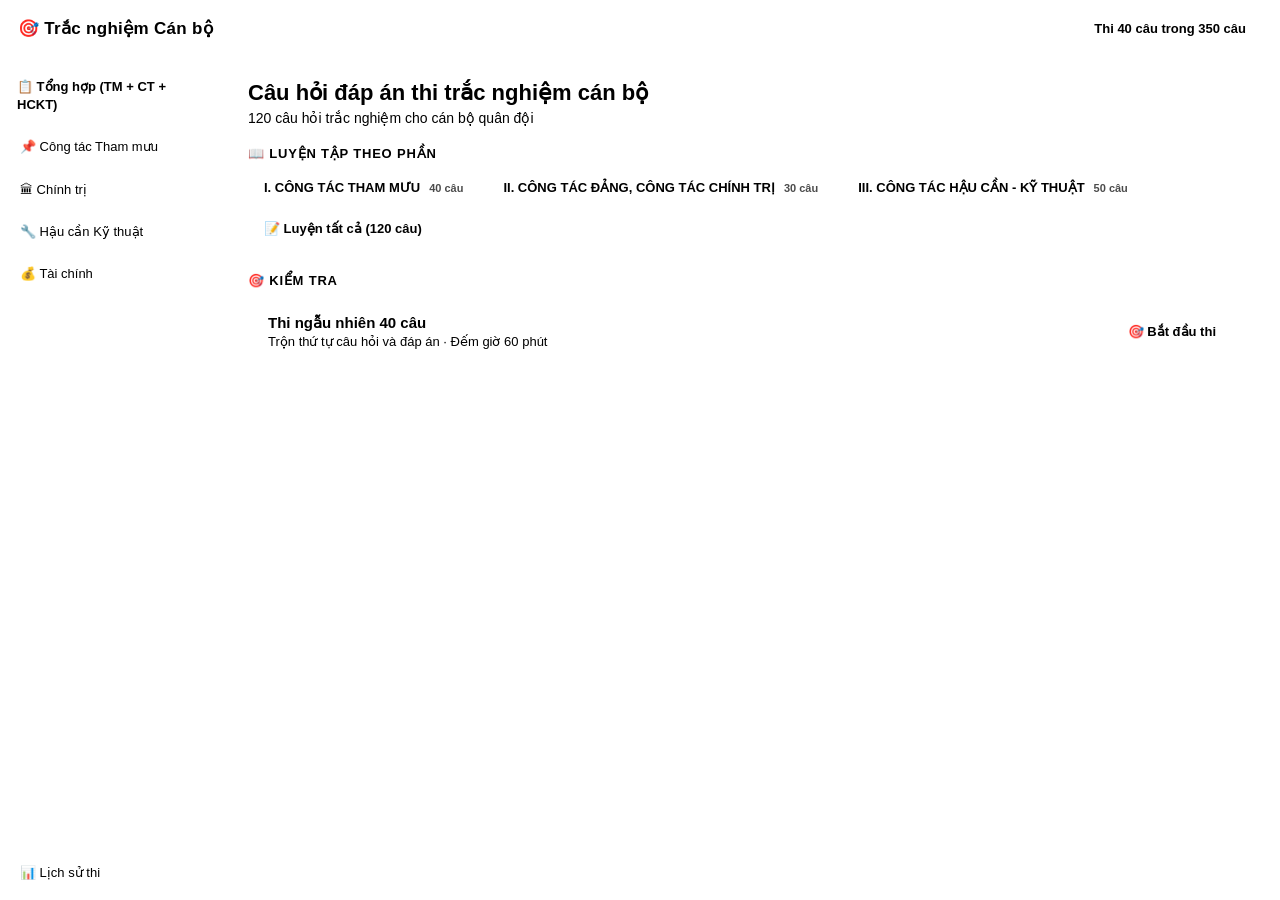
==== commit c42ecfe3: "feat: thi tat ca" ====
--- a/index.html
+++ b/index.html
@@ -5,9 +5,7 @@
     <meta charset="UTF-8">
     <meta name="viewport" content="width=device-width, initial-scale=1.0">
     <title>Trắc nghiệm Cán bộ</title>
-    <link rel="stylesheet" href="./css/theme.css">
     <link rel="stylesheet" href="./css/index.css">
-    <script src="./scripts/theme.js"></script>
 </head>
 
 <body>
@@ -16,7 +14,12 @@
     <header id="top-bar">
         <button id="nav-toggle" class="btn-icon-header" aria-label="Menu">☰</button>
         <span id="app-title">🎯 Trắc nghiệm Cán bộ</span>
-        <button class="theme-toggle btn-icon-header" onclick="toggleTheme()" style="display:flex;">☀️</button>
+        <span></span><!-- spacer -->
+        <div>
+            <a href="exam.html?dataset=all" class="btn btn-primary">
+                Thi 40 câu trong 350 câu
+            </a>
+        </div>
     </header>
 
     <!-- ─── App Layout ──────────────────────── -->
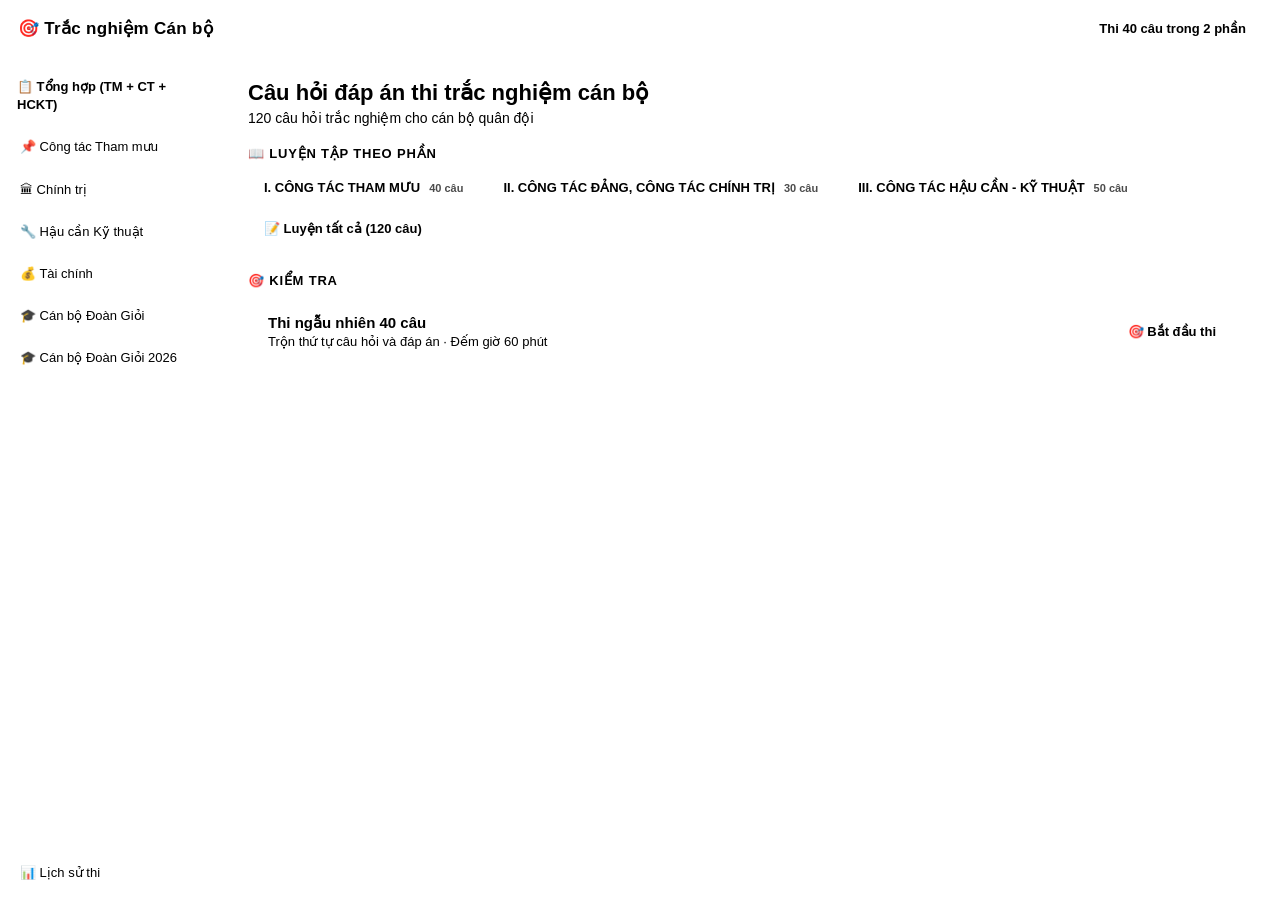
==== commit 8e5d3993: "feat: add new file" ====
--- a/index.html
+++ b/index.html
@@ -17,7 +17,7 @@
         <span></span><!-- spacer -->
         <div>
             <a href="exam.html?dataset=all" class="btn btn-primary">
-                Thi 40 câu trong 350 câu
+                Thi 40 câu trong 2 phần
             </a>
         </div>
     </header>
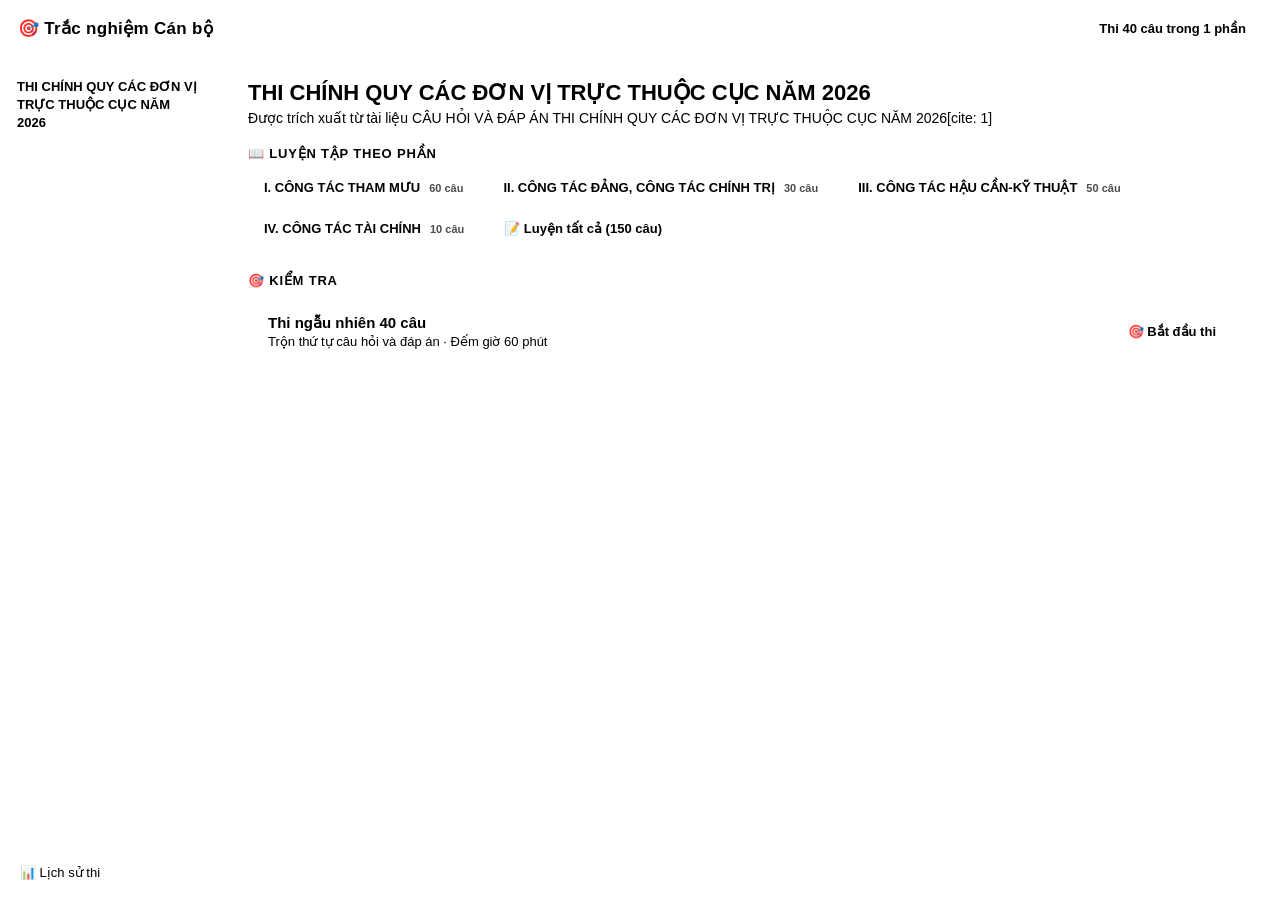
==== commit 8103e876: "feat: new file" ====
--- a/index.html
+++ b/index.html
@@ -17,7 +17,7 @@
         <span></span><!-- spacer -->
         <div>
             <a href="exam.html?dataset=all" class="btn btn-primary">
-                Thi 40 câu trong 2 phần
+                Thi 40 câu trong 1 phần
             </a>
         </div>
     </header>
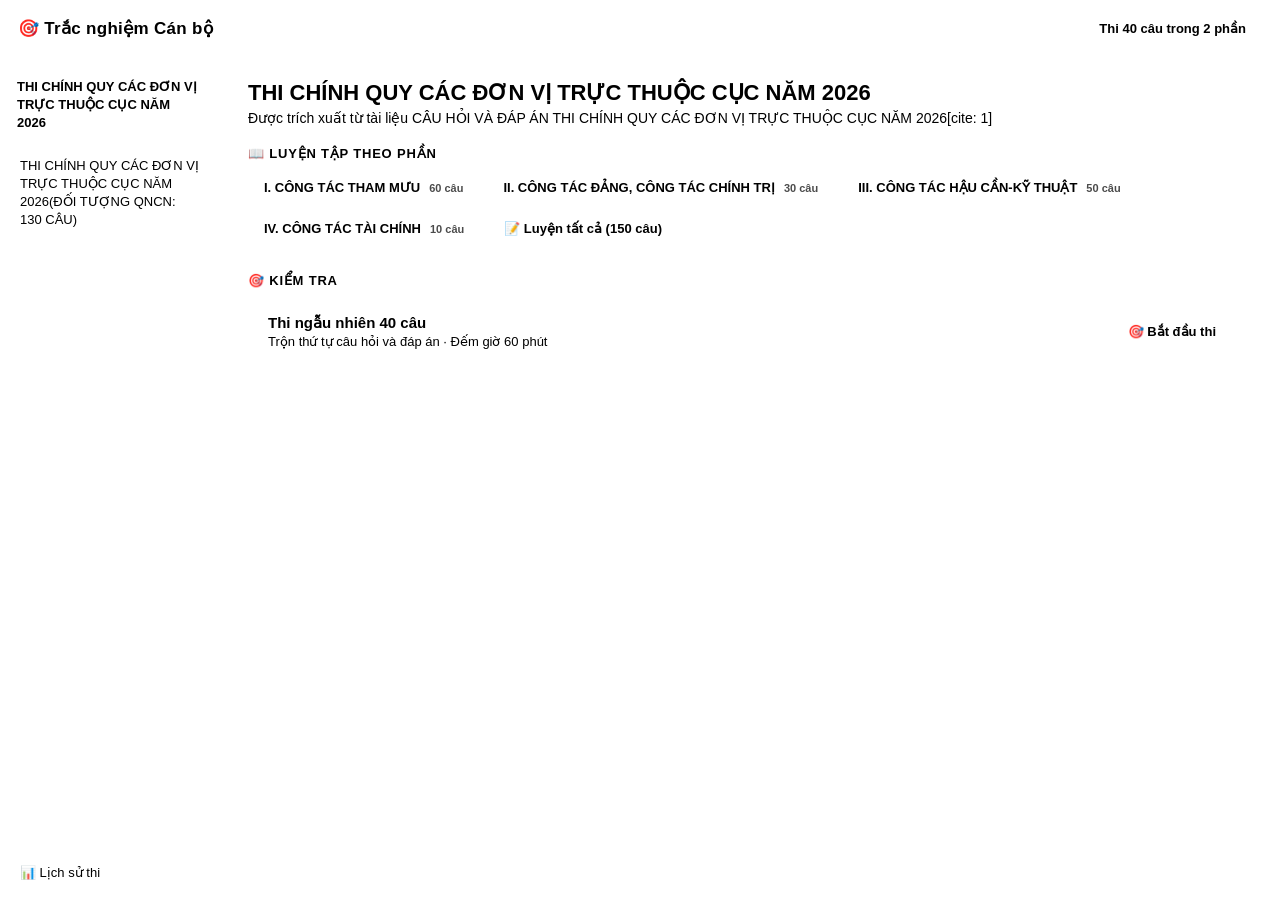
==== commit 6c99c0ac: "feat: new file" ====
--- a/index.html
+++ b/index.html
@@ -17,7 +17,7 @@
         <span></span><!-- spacer -->
         <div>
             <a href="exam.html?dataset=all" class="btn btn-primary">
-                Thi 40 câu trong 1 phần
+                Thi 40 câu trong 2 phần
             </a>
         </div>
     </header>
